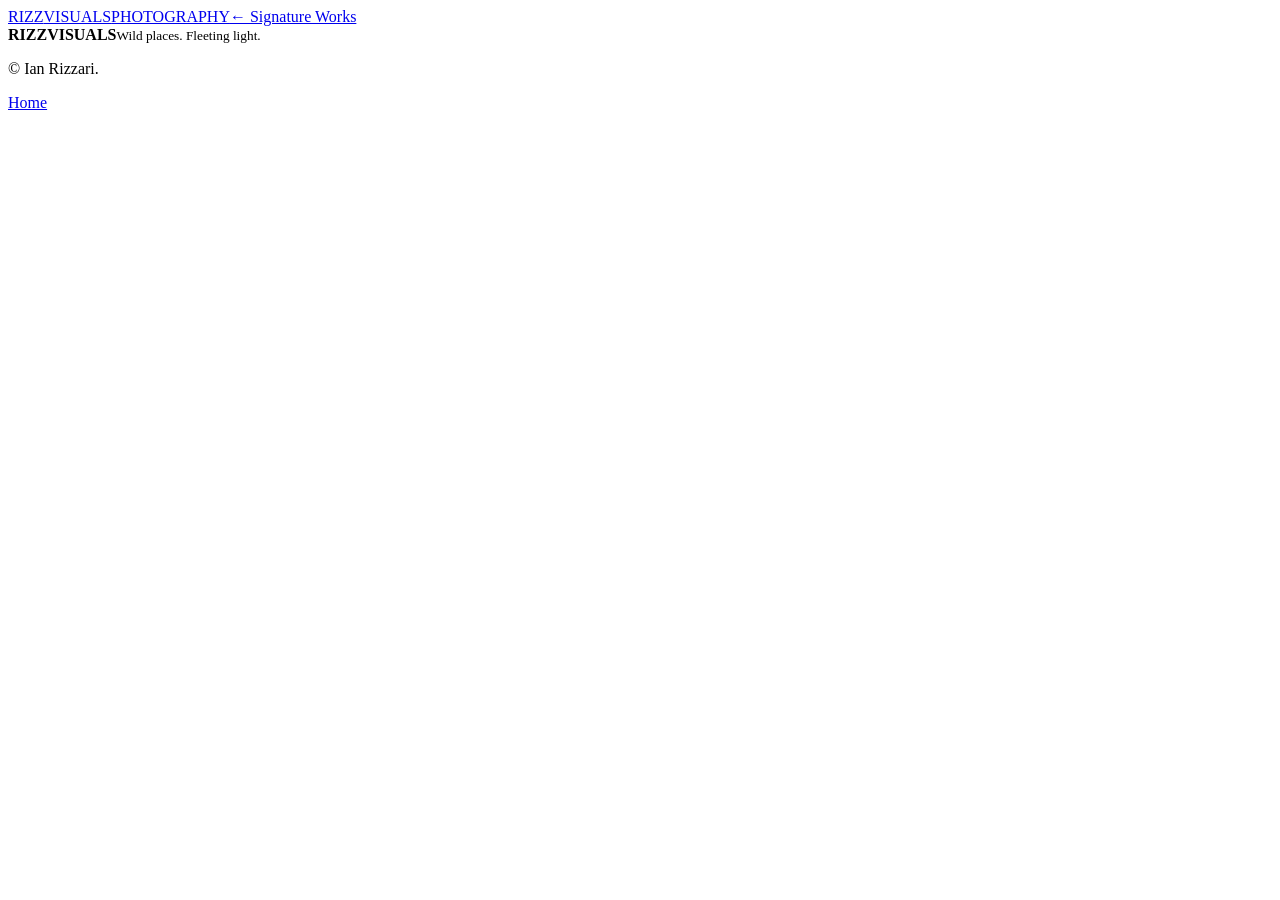
==== artwork.html @ 2597bd00 "Add files via upload" ====
<!doctype html>
<html lang="en">
<head>
  <meta charset="utf-8"><meta name="viewport" content="width=device-width,initial-scale=1">
  <meta name="theme-color" content="#0a0a0a">
  <title>Artwork | RizzVisuals</title>
  <link rel="preconnect" href="https://fonts.googleapis.com"><link rel="preconnect" href="https://fonts.gstatic.com" crossorigin>
  <link href="https://fonts.googleapis.com/css2?family=Cormorant+Garamond:wght@400;500;600&family=Inter:wght@300;400;500;600&display=swap" rel="stylesheet">
  <link rel="stylesheet" href="assets/style.css">
</head>
<body class="artwork-page">
  <header class="site-header solid"><a class="brand" href="index.html"><span class="brand-name">RIZZ<span>VISUALS</span></span><span class="brand-sub">PHOTOGRAPHY</span></a><a class="back-link" href="index.html#signature">← Signature Works</a></header>
  <main id="artwork-root"></main>
  <footer><div><strong>RIZZ<span>VISUALS</span></strong><small>Wild places. Fleeting light.</small></div><p>© <span id="year"></span> Ian Rizzari.</p><a href="index.html">Home</a></footer>
  <script src="assets/site.js"></script>
</body>
</html>
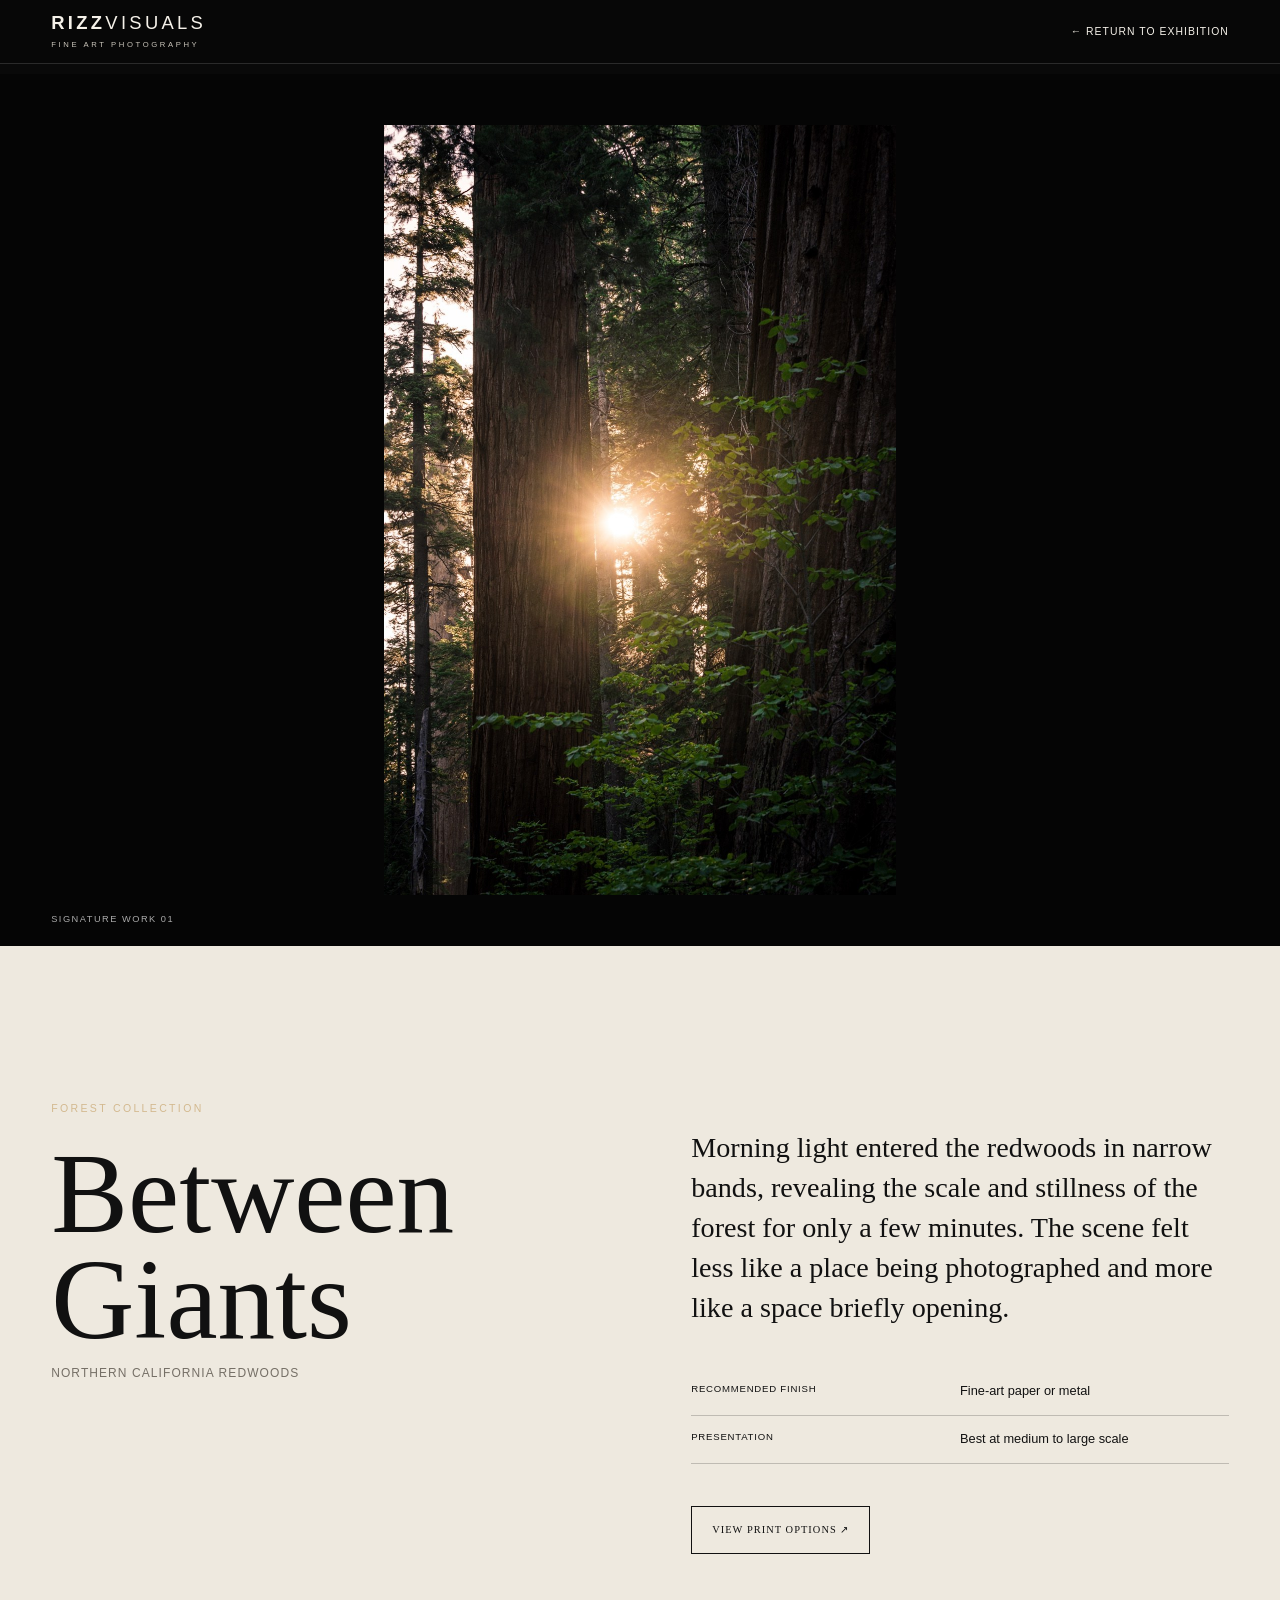
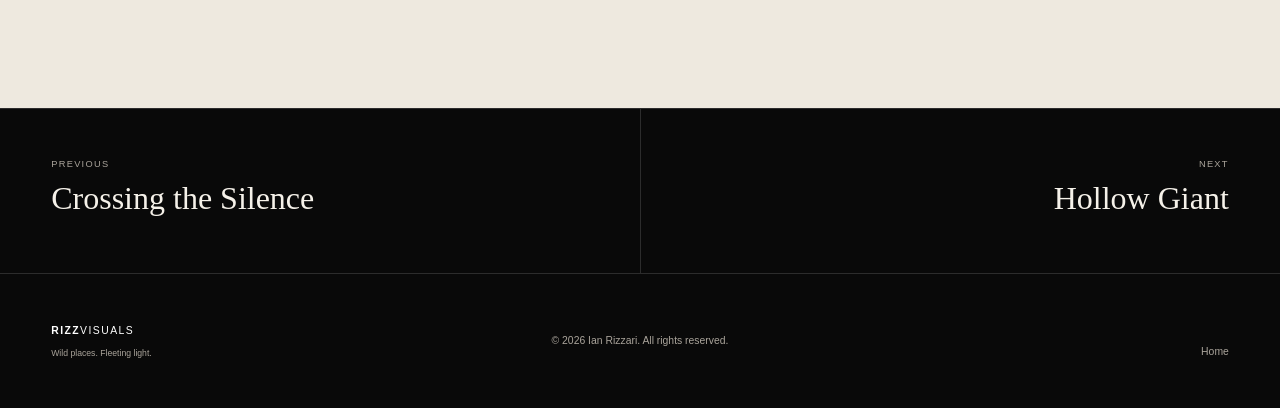
==== commit 47d75d20: "Add files via upload" ====
--- a/artwork.html
+++ b/artwork.html
@@ -1,17 +1,28 @@
 <!doctype html>
 <html lang="en">
 <head>
-  <meta charset="utf-8"><meta name="viewport" content="width=device-width,initial-scale=1">
-  <meta name="theme-color" content="#0a0a0a">
-  <title>Artwork | RizzVisuals</title>
-  <link rel="preconnect" href="https://fonts.googleapis.com"><link rel="preconnect" href="https://fonts.gstatic.com" crossorigin>
+  <meta charset="utf-8">
+  <meta name="viewport" content="width=device-width,initial-scale=1,viewport-fit=cover">
+  <meta name="theme-color" content="#080808">
+  <meta name="description" content="A Signature Work from RizzVisuals Fine Art Photography.">
+  <title>Signature Work | RizzVisuals</title>
+  <link rel="preconnect" href="https://fonts.googleapis.com">
+  <link rel="preconnect" href="https://fonts.gstatic.com" crossorigin>
   <link href="https://fonts.googleapis.com/css2?family=Cormorant+Garamond:wght@400;500;600&family=Inter:wght@300;400;500;600&display=swap" rel="stylesheet">
-  <link rel="stylesheet" href="assets/style.css">
+  <link rel="stylesheet" href="styles.css">
+  <script src="site-config.js" defer></script>
+  <script src="app.js" defer></script>
 </head>
 <body class="artwork-page">
-  <header class="site-header solid"><a class="brand" href="index.html"><span class="brand-name">RIZZ<span>VISUALS</span></span><span class="brand-sub">PHOTOGRAPHY</span></a><a class="back-link" href="index.html#signature">← Signature Works</a></header>
+  <header class="site-header solid">
+    <a class="brand" href="index.html"><span class="brand-name">RIZZ<span>VISUALS</span></span><span class="brand-sub">FINE ART PHOTOGRAPHY</span></a>
+    <a class="back-link" href="index.html#signature">← Return to exhibition</a>
+  </header>
   <main id="artwork-root"></main>
-  <footer><div><strong>RIZZ<span>VISUALS</span></strong><small>Wild places. Fleeting light.</small></div><p>© <span id="year"></span> Ian Rizzari.</p><a href="index.html">Home</a></footer>
-  <script src="assets/site.js"></script>
+  <footer>
+    <div><strong>RIZZ<span>VISUALS</span></strong><small>Wild places. Fleeting light.</small></div>
+    <p>© <span id="year"></span> Ian Rizzari. All rights reserved.</p>
+    <a href="index.html">Home</a>
+  </footer>
 </body>
 </html>
--- a/styles.css
+++ b/styles.css
@@ -0,0 +1,5 @@
+:root{--bg:#080808;--bg2:#111;--paper:#eee9df;--ink:#111;--muted:#aaa49b;--line:rgba(255,255,255,.14);--accent:#d3b98f;--serif:"Cormorant Garamond",Georgia,serif;--sans:Inter,Arial,sans-serif;--pad:clamp(1.3rem,4vw,5rem)}
+*{box-sizing:border-box}html{scroll-behavior:smooth;background:var(--bg)}body{margin:0;background:var(--bg);color:#f5f1e9;font-family:var(--sans);font-weight:300;line-height:1.65;overflow-x:hidden}body.menu-open{overflow:hidden}img{display:block;width:100%;height:auto}a{color:inherit;text-decoration:none}button{font:inherit}.sr-only{position:absolute;width:1px;height:1px;padding:0;margin:-1px;overflow:hidden;clip:rect(0,0,0,0);white-space:nowrap;border:0}.page-loader{position:fixed;inset:0;z-index:1000;display:grid;place-items:center;background:#050505;transition:opacity .8s,visibility .8s}.page-loader span{font-size:.7rem;letter-spacing:.38em}.loaded .page-loader{opacity:0;visibility:hidden}.site-header{position:fixed;top:0;left:0;width:100%;z-index:100;display:flex;justify-content:space-between;align-items:center;padding:1.35rem var(--pad);transition:background .35s,padding .35s,border .35s}.site-header.scrolled,.site-header.solid{background:rgba(8,8,8,.92);backdrop-filter:blur(18px);border-bottom:1px solid var(--line);padding-top:.9rem;padding-bottom:.9rem}.brand{display:flex;flex-direction:column;line-height:1}.brand-name{font-size:clamp(.95rem,1.6vw,1.15rem);font-weight:600;letter-spacing:.18em}.brand-name span,footer strong span{font-weight:300}.brand-sub{font-size:.48rem;letter-spacing:.34em;margin-top:.5rem;color:#c9c4ba}.nav{display:flex;align-items:center;gap:clamp(1rem,2.4vw,2.3rem);font-size:.68rem;letter-spacing:.12em;text-transform:uppercase}.nav a{opacity:.8;transition:opacity .2s}.nav a:hover{opacity:1}.nav-shop{border:1px solid rgba(255,255,255,.5);padding:.65rem 1rem}.menu-btn{display:none;background:none;border:0;color:white;padding:.6rem}.menu-btn span:not(.sr-only){display:block;width:24px;height:1px;background:white;margin:6px}.hero{position:relative;min-height:100svh;display:flex;align-items:flex-end;overflow:hidden}.hero>img{position:absolute;inset:0;width:100%;height:100%;object-fit:cover;object-position:center}.hero-shade{position:absolute;inset:0;background:linear-gradient(90deg,rgba(0,0,0,.72),rgba(0,0,0,.08) 60%),linear-gradient(0deg,rgba(0,0,0,.5),transparent 55%)}.hero-copy{position:relative;z-index:2;max-width:870px;padding:0 var(--pad) clamp(6.5rem,13vh,10rem)}.eyebrow{font-size:.66rem;letter-spacing:.22em;text-transform:uppercase;color:var(--accent);margin:0 0 1.4rem}.hero h1,.intro h2,.section-heading h2,.featured-copy h2,.about h2,.prints h2,.contact h2,.artwork-title h1{font-family:var(--serif);font-weight:400;line-height:.92;margin:0}.hero h1{font-size:clamp(4rem,10vw,9.5rem);letter-spacing:-.045em}.hero-lead{max-width:610px;font-size:clamp(1rem,1.7vw,1.3rem);color:#ddd7cc}.hero-actions{display:flex;align-items:center;gap:1.8rem;margin-top:2.4rem}.button{display:inline-flex;align-items:center;justify-content:center;min-height:48px;padding:.8rem 1.25rem;border:1px solid;letter-spacing:.1em;text-transform:uppercase;font-size:.65rem;transition:background .25s,color .25s,transform .25s}.button:hover{transform:translateY(-2px)}.button.light{border-color:#fff}.button.light:hover{background:#fff;color:#111}.button.dark{border-color:#111;color:#111}.button.dark:hover{background:#111;color:white}.text-link{font-size:.73rem;border-bottom:1px solid rgba(255,255,255,.45);padding-bottom:.25rem}.scroll-cue{position:absolute;z-index:2;right:var(--pad);bottom:2.4rem;font-size:.58rem;letter-spacing:.18em;text-transform:uppercase;writing-mode:vertical-rl;display:flex;gap:.8rem;align-items:center}.scroll-cue span{height:45px;width:1px;background:rgba(255,255,255,.7)}.section-pad{padding:clamp(6rem,12vw,11rem) var(--pad)}.intro{max-width:1250px}.intro h2{font-size:clamp(3.3rem,8vw,8rem);max-width:1050px}.lead{max-width:850px;font-family:var(--serif);font-size:clamp(1.4rem,2.7vw,2.25rem);line-height:1.35;color:#c9c4ba}.section-heading{display:grid;grid-template-columns:1.5fr 1fr;gap:3rem;align-items:end;margin-bottom:4rem}.section-heading h2{font-size:clamp(3.4rem,7vw,7rem)}.section-heading>p{max-width:420px;color:var(--muted)}.filter-row{display:flex;gap:.7rem;flex-wrap:wrap;margin-bottom:2.5rem}.filter{border:1px solid var(--line);background:transparent;color:#d9d4cb;padding:.55rem .85rem;font-size:.62rem;letter-spacing:.1em;text-transform:uppercase;cursor:pointer}.filter.active,.filter:hover{background:#eee9df;color:#111}.gallery{display:grid;grid-template-columns:repeat(2,minmax(0,1fr));gap:clamp(2rem,5vw,6rem) clamp(1.2rem,3vw,3rem)}.work-card{display:block}.work-card.wide{grid-column:1/-1}.work-card figure{margin:0;overflow:hidden;background:#111;aspect-ratio:4/5}.work-card.wide figure{aspect-ratio:16/9}.work-card img{height:100%;object-fit:cover;transition:transform 1.1s cubic-bezier(.2,.75,.2,1),filter .5s}.work-card:hover img{transform:scale(1.025);filter:brightness(1.05)}.work-meta{padding-top:1.1rem;border-top:1px solid var(--line);margin-top:1rem}.work-meta span{font-size:.56rem;letter-spacing:.16em;text-transform:uppercase;color:var(--accent)}.work-meta h3{font-family:var(--serif);font-size:clamp(1.8rem,3vw,3rem);font-weight:400;margin:.25rem 0 0}.work-meta p{margin:0;color:var(--muted);font-size:.78rem}.featured-story,.prints{display:grid;grid-template-columns:1.15fr .85fr;background:var(--paper);color:var(--ink)}.featured-image img,.prints-image img{height:100%;min-height:680px;object-fit:cover}.featured-copy,.prints-copy{display:flex;flex-direction:column;justify-content:center;padding:clamp(3rem,8vw,8rem)}.featured-copy h2,.prints-copy h2{font-size:clamp(3.4rem,7vw,7rem)}.featured-copy .location,.artwork-title .location{color:#756f66;font-size:.75rem;letter-spacing:.09em;text-transform:uppercase}.featured-copy p,.prints-copy p{max-width:570px}.featured-copy .button,.prints-copy .button{align-self:flex-start;margin-top:1.4rem}.collection-grid{display:grid;grid-template-columns:repeat(3,1fr);gap:1rem}.collection-card{position:relative;overflow:hidden;aspect-ratio:4/5}.collection-card img{height:100%;object-fit:cover;transition:transform .9s}.collection-card:after{content:"";position:absolute;inset:0;background:linear-gradient(0deg,rgba(0,0,0,.76),transparent 60%)}.collection-card:hover img{transform:scale(1.035)}.collection-card span{position:absolute;z-index:2;left:1.4rem;bottom:1.3rem;display:flex;flex-direction:column}.collection-card b{font-family:var(--serif);font-size:2rem;font-weight:400}.collection-card small{color:#d0cbc1}.about{display:grid;grid-template-columns:1fr 1fr;gap:8vw;align-items:center}.about h2{font-size:clamp(3.4rem,7vw,7rem)}.about-copy{max-width:700px}.about p{color:#bbb5aa}.about blockquote{font-family:var(--serif);font-size:clamp(2rem,4vw,4rem);line-height:1.15;margin:0;color:#e3ded4}.format-list{margin:2rem 0;border-top:1px solid rgba(0,0,0,.2)}.format-list div{display:flex;justify-content:space-between;gap:1rem;padding:1rem 0;border-bottom:1px solid rgba(0,0,0,.2)}.format-list span{font-family:var(--serif);font-size:1.35rem}.format-list small{color:#6d675f}.contact{text-align:center}.contact h2{font-size:clamp(3.4rem,8vw,8rem)}.contact p{max-width:650px;margin:2rem auto;color:#aaa49b}.contact .button{margin:auto}footer{display:grid;grid-template-columns:1fr auto 1fr;align-items:end;gap:2rem;padding:3rem var(--pad);border-top:1px solid var(--line);font-size:.65rem;color:#aaa49b}footer>div{display:flex;flex-direction:column}footer strong{color:white;letter-spacing:.14em}footer small{margin-top:.4rem}footer>a{text-align:right}.reveal{opacity:0;transform:translateY(24px);transition:opacity .9s,transform .9s}.reveal.visible{opacity:1;transform:none}.artwork-page{background:#090909}.back-link{font-size:.65rem;letter-spacing:.1em;text-transform:uppercase}.artwork-detail{padding-top:74px}.artwork-hero{position:relative;min-height:calc(100svh - 74px);display:grid;place-items:center;padding:clamp(1rem,4vw,4rem);background:#050505}.artwork-hero img{max-height:calc(100svh - 130px);width:auto;max-width:100%;object-fit:contain}.artwork-counter{position:absolute;left:var(--pad);bottom:1.2rem;font-size:.58rem;letter-spacing:.16em;text-transform:uppercase;color:#aaa}.artwork-story{display:grid;grid-template-columns:1fr 1fr;gap:8vw;background:var(--paper);color:var(--ink)}.artwork-title h1{font-size:clamp(4rem,9vw,9rem)}.story-copy{max-width:620px;font-family:var(--serif);font-size:clamp(1.35rem,2.2vw,2rem);line-height:1.42}.story-copy dl{font-family:var(--sans);font-size:.8rem;margin:2.5rem 0}.story-copy dl>div{display:grid;grid-template-columns:1fr 1fr;padding:.9rem 0;border-bottom:1px solid rgba(0,0,0,.2)}.story-copy dt{text-transform:uppercase;letter-spacing:.08em;font-size:.6rem}.story-copy dd{margin:0}.artwork-nav{display:grid;grid-template-columns:1fr 1fr}.artwork-nav a{padding:3rem var(--pad);display:flex;flex-direction:column;border-top:1px solid var(--line)}.artwork-nav a+ a{text-align:right;border-left:1px solid var(--line)}.artwork-nav span{font-size:.58rem;letter-spacing:.14em;text-transform:uppercase;color:var(--muted)}.artwork-nav b{font-family:var(--serif);font-weight:400;font-size:2rem}
+@media(max-width:850px){.site-header{padding:1rem 1.15rem}.brand-sub{display:none}.menu-btn{display:block;z-index:102}.nav{position:fixed;inset:0;background:#090909;display:flex;flex-direction:column;justify-content:center;align-items:center;gap:2.2rem;font-size:.9rem;transform:translateY(-100%);transition:transform .45s}.nav.open{transform:none}.hero-copy{padding-left:1.2rem;padding-right:1.2rem}.hero-actions{align-items:flex-start;flex-direction:column;gap:1rem}.scroll-cue{display:none}.section-heading,.about,.artwork-story{grid-template-columns:1fr}.section-heading{gap:1rem}.gallery{grid-template-columns:1fr}.work-card.wide{grid-column:auto}.work-card figure,.work-card.wide figure{aspect-ratio:4/5}.featured-story,.prints{grid-template-columns:1fr}.featured-image img,.prints-image img{min-height:0;aspect-ratio:4/5}.collection-grid{grid-template-columns:1fr 1fr}.artwork-story{gap:3rem}.artwork-title h1{font-size:clamp(3.5rem,17vw,6rem)}footer{grid-template-columns:1fr;align-items:start}footer>a{text-align:left}.artwork-nav b{font-size:1.5rem}}
+@media(max-width:520px){.collection-grid{grid-template-columns:1fr}.section-pad{padding-top:5.5rem;padding-bottom:5.5rem}.hero h1{font-size:clamp(3.6rem,18vw,6rem)}.featured-copy,.prints-copy{padding:4rem 1.25rem}.format-list div{flex-direction:column;gap:.2rem}.artwork-nav a{padding:2rem 1.1rem}.artwork-nav b{font-size:1.15rem}}
+@media(prefers-reduced-motion:reduce){html{scroll-behavior:auto}*,*:before,*:after{animation:none!important;transition:none!important}.reveal{opacity:1;transform:none}}
